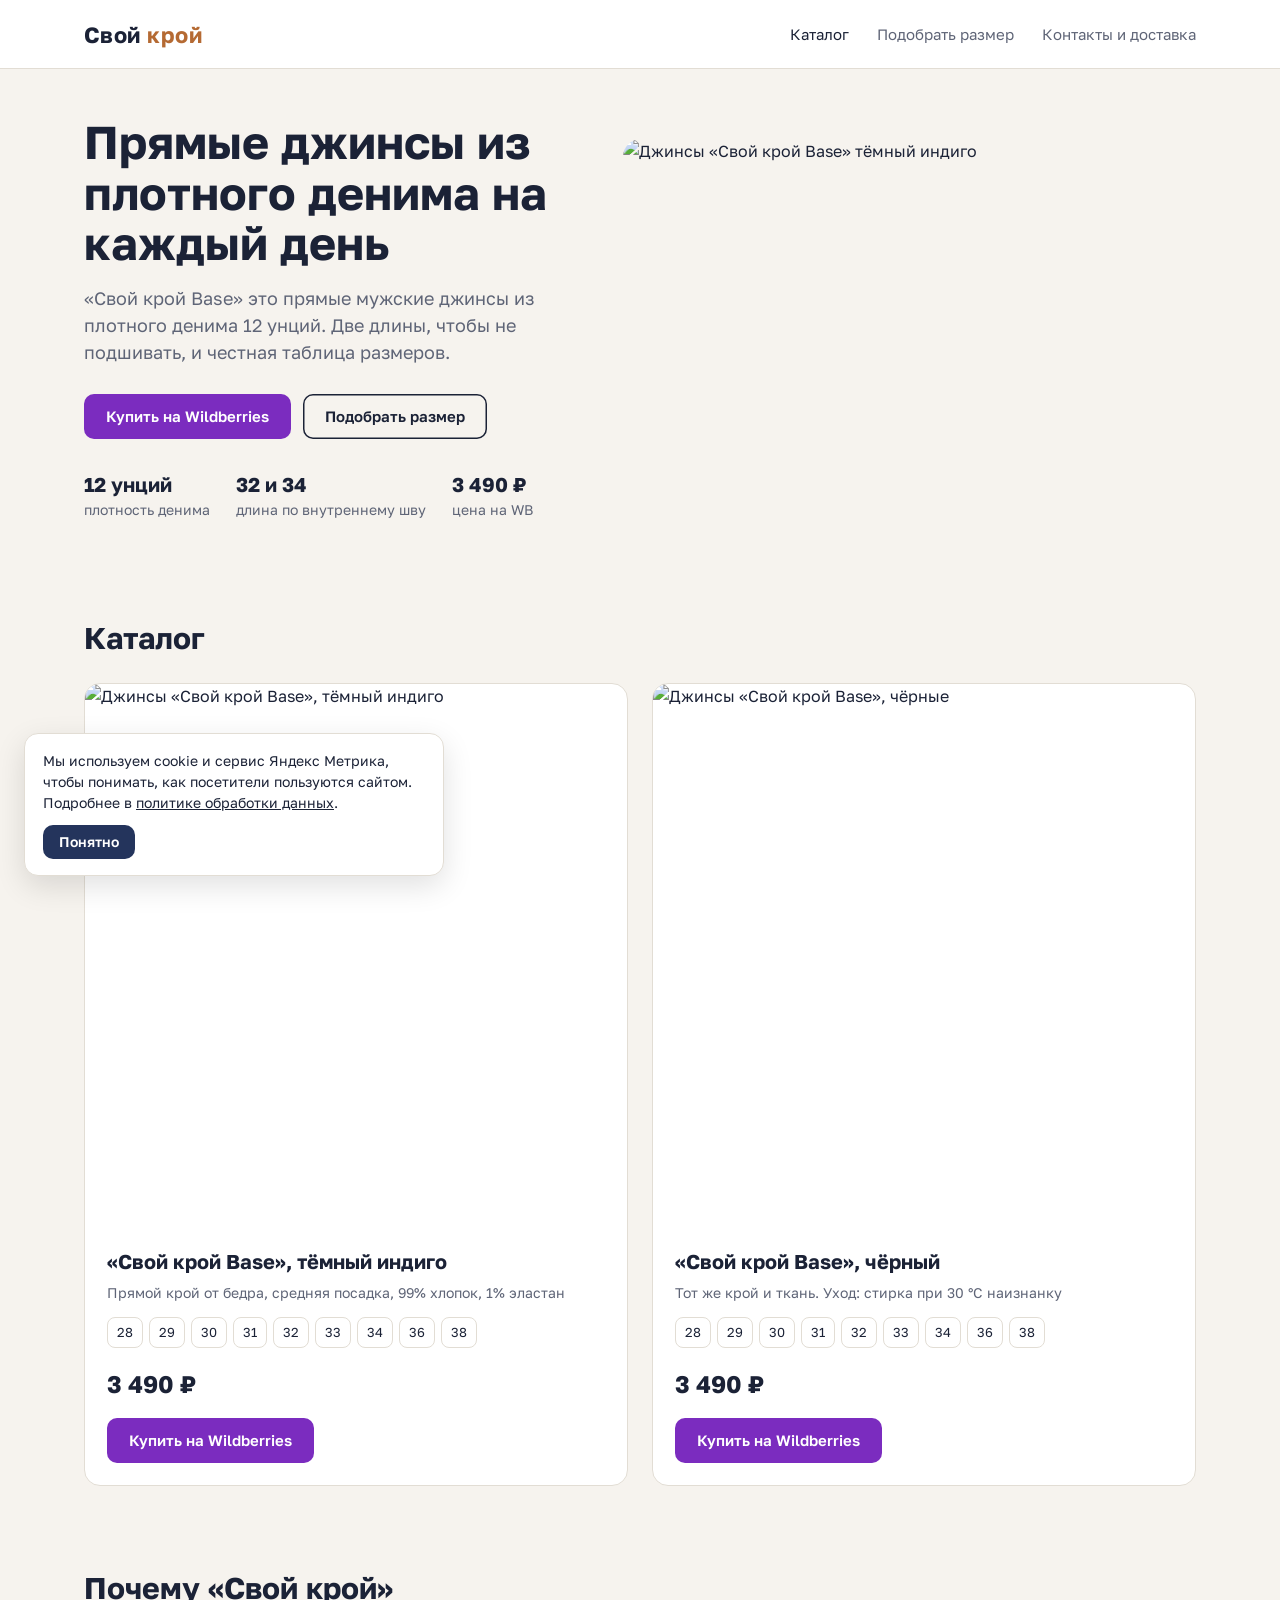
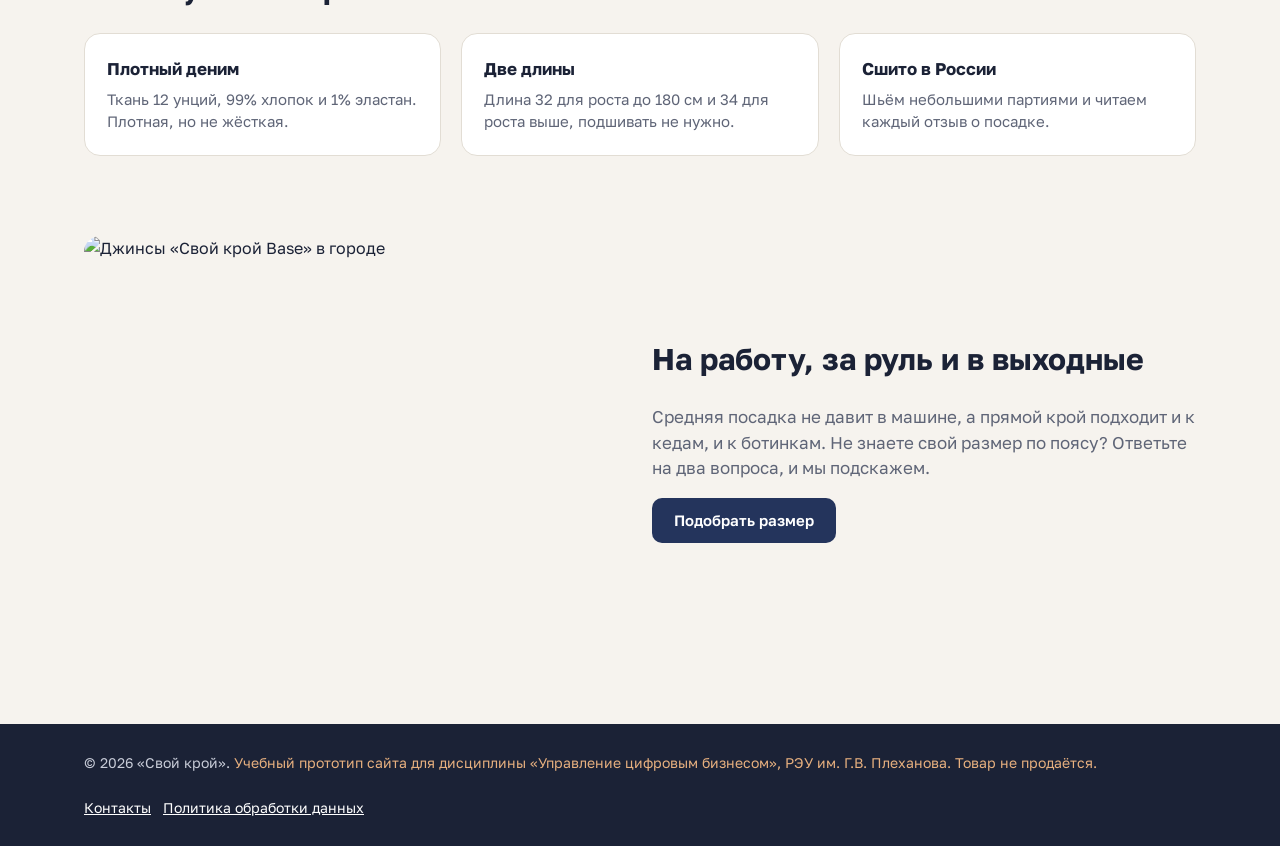
==== index.html @ 330fc756 "Учебный прототип сайта «Свой крой» Co-Authored-By: Claude Opus 5.5 <noreply@anthropic.com>" ====
<!DOCTYPE html>
<html lang="ru">
<head>
<meta charset="utf-8">
<meta name="viewport" content="width=device-width, initial-scale=1">
<title>Свой крой. Мужские джинсы прямого кроя, деним 12 унций</title>
<meta name="description" content="Мужские джинсы «Свой крой Base»: прямой крой, плотный деним 12 унций, длина 32 и 34, сшиты в России. Учебный прототип сайта.">
<link rel="stylesheet" href="style.css">
<!-- METRIKA -->
<script src="app.js"></script>
</head>
<body>
<header class="top">
  <div class="wrap">
    <a class="logo" href="index.html">Свой <span>крой</span></a>
    <nav class="nav">
      <a class="on" href="index.html">Каталог</a>
      <a href="size.html">Подобрать размер</a>
      <a href="contacts.html">Контакты и доставка</a>
    </nav>
  </div>
</header>

<main class="wrap">
  <div class="hero">
    <div>
      <h1>Прямые джинсы из плотного денима на каждый день</h1>
      <p>«Свой крой Base» это прямые мужские джинсы из плотного денима 12 унций. Две длины, чтобы не подшивать, и честная таблица размеров.</p>
      <div class="actions">
        <a class="btn wb" href="#" data-buy>Купить на Wildberries</a>
        <a class="btn ghost" href="size.html">Подобрать размер</a>
      </div>
      <div class="facts">
        <div><b>12 унций</b>плотность денима</div>
        <div><b>32 и 34</b>длина по внутреннему шву</div>
        <div><b>3 490 ₽</b>цена на WB</div>
      </div>
    </div>
    <img src="img/hero.jpg" alt="Джинсы «Свой крой Base» тёмный индиго">
  </div>

  <section>
    <h2>Каталог</h2>
    <div class="grid2">
      <div class="card">
        <img src="img/indigo.jpg" alt="Джинсы «Свой крой Base», тёмный индиго">
        <div class="body">
          <h3>«Свой крой Base», тёмный индиго</h3>
          <div class="meta">Прямой крой от бедра, средняя посадка, 99% хлопок, 1% эластан</div>
          <div class="sizes"><span>28</span><span>29</span><span>30</span><span>31</span><span>32</span><span>33</span><span>34</span><span>36</span><span>38</span></div>
          <div class="price">3 490 ₽</div>
          <a class="btn wb" href="#" data-buy>Купить на Wildberries</a>
        </div>
      </div>
      <div class="card">
        <img src="img/black.jpg" alt="Джинсы «Свой крой Base», чёрные">
        <div class="body">
          <h3>«Свой крой Base», чёрный</h3>
          <div class="meta">Тот же крой и ткань. Уход: стирка при 30 °C наизнанку</div>
          <div class="sizes"><span>28</span><span>29</span><span>30</span><span>31</span><span>32</span><span>33</span><span>34</span><span>36</span><span>38</span></div>
          <div class="price">3 490 ₽</div>
          <a class="btn wb" href="#" data-buy>Купить на Wildberries</a>
        </div>
      </div>
    </div>
  </section>

  <section>
    <h2>Почему «Свой крой»</h2>
    <div class="grid3">
      <div class="why"><b>Плотный деним</b><p>Ткань 12 унций, 99% хлопок и 1% эластан. Плотная, но не жёсткая.</p></div>
      <div class="why"><b>Две длины</b><p>Длина 32 для роста до 180 см и 34 для роста выше, подшивать не нужно.</p></div>
      <div class="why"><b>Сшито в России</b><p>Шьём небольшими партиями и читаем каждый отзыв о посадке.</p></div>
    </div>
  </section>

  <section class="grid2" style="align-items:center">
    <img src="img/life.jpg" alt="Джинсы «Свой крой Base» в городе" style="width:100%;border-radius:16px;aspect-ratio:4/3;object-fit:cover">
    <div>
      <h2>На работу, за руль и в выходные</h2>
      <p style="color:var(--muted);font-size:17px">Средняя посадка не давит в машине, а прямой крой подходит и к кедам, и к ботинкам. Не знаете свой размер по поясу? Ответьте на два вопроса, и мы подскажем.</p>
      <a class="btn" href="size.html">Подобрать размер</a>
    </div>
  </section>
</main>

<footer>
  <div class="wrap">
    <div>© 2026 «Свой крой». <span class="edu">Учебный прототип сайта для дисциплины «Управление цифровым бизнесом», РЭУ им. Г.В. Плеханова. Товар не продаётся.</span></div>
    <div><a href="contacts.html">Контакты</a>&nbsp;&nbsp;&nbsp;<a href="privacy.html">Политика обработки данных</a></div>
  </div>
</footer>

<div class="cookie">
  <p>Мы используем cookie и сервис Яндекс Метрика, чтобы понимать, как посетители пользуются сайтом. Подробнее в <a href="privacy.html">политике обработки данных</a>.</p>
  <button class="btn" type="button">Понятно</button>
</div>

<div class="modal">
  <div class="box">
    <h3>Скоро на Wildberries</h3>
    <p>Это учебный прототип. Когда магазин запустится, кнопка будет вести на карточку товара на Wildberries.</p>
    <button class="btn" type="button" data-close>Закрыть</button>
  </div>
</div>
</body>
</html>
---- style.css ----
@font-face { font-family: "Golos"; src: url("fonts/GolosText-400.ttf") format("truetype"); font-weight: 400; font-display: swap; }
@font-face { font-family: "Golos"; src: url("fonts/GolosText-600.ttf") format("truetype"); font-weight: 600; font-display: swap; }
@font-face { font-family: "Golos"; src: url("fonts/GolosText-700.ttf") format("truetype"); font-weight: 700; font-display: swap; }

:root {
  --ink: #1b2236;
  --indigo: #24345c;
  --paper: #f6f3ee;
  --card: #ffffff;
  --line: #e2ddd4;
  --copper: #b56a33;
  --muted: #5f6577;
}

* { box-sizing: border-box; }
html, body { margin: 0; }
body {
  font-family: "Golos", system-ui, -apple-system, "Segoe UI", Arial, sans-serif;
  color: var(--ink);
  background: var(--paper);
  line-height: 1.5;
}
a { color: inherit; }
.wrap { max-width: 1160px; margin: 0 auto; padding: 0 24px; }

/* шапка */
.top { background: var(--card); border-bottom: 1px solid var(--line); position: sticky; top: 0; z-index: 10; }
.top .wrap { display: flex; align-items: center; justify-content: space-between; height: 68px; }
.logo { font-weight: 700; font-size: 22px; letter-spacing: .02em; text-decoration: none; }
.logo span { color: var(--copper); }
.nav { display: flex; gap: 28px; font-size: 15px; }
.nav a { text-decoration: none; color: var(--muted); }
.nav a:hover, .nav a.on { color: var(--ink); }

/* кнопки */
.btn {
  display: inline-block; border: 0; cursor: pointer; text-decoration: none;
  font: 600 15px/1 "Golos", system-ui, sans-serif;
  padding: 15px 22px; border-radius: 10px;
  background: var(--indigo); color: #fff;
}
.btn:hover { background: #1b2848; }
.btn.ghost { background: transparent; color: var(--ink); box-shadow: inset 0 0 0 1.5px var(--ink); }
.btn.ghost:hover { background: rgba(27,34,54,.06); }
.btn.wb { background: #7b2cbf; }
.btn.wb:hover { background: #6a22a8; }

/* первый экран */
.hero { display: grid; grid-template-columns: 1fr 1.15fr; gap: 40px; align-items: center; padding: 48px 0 56px; }
.hero h1 { font-size: 46px; line-height: 1.1; margin: 0 0 16px; }
.hero p { font-size: 18px; color: var(--muted); margin: 0 0 28px; max-width: 460px; }
.hero .actions { display: flex; gap: 12px; flex-wrap: wrap; }
.hero img { width: 100%; border-radius: 18px; display: block; aspect-ratio: 16/10; object-fit: cover; }
.facts { display: flex; gap: 26px; margin-top: 30px; font-size: 14px; color: var(--muted); }
.facts b { display: block; font-size: 20px; color: var(--ink); }

/* секции */
section { padding: 40px 0; }
h2 { font-size: 30px; margin: 0 0 22px; }
.grid2 { display: grid; grid-template-columns: 1fr 1fr; gap: 24px; }
.grid3 { display: grid; grid-template-columns: repeat(3, 1fr); gap: 20px; }

.card { background: var(--card); border: 1px solid var(--line); border-radius: 16px; overflow: hidden; }
.card img { width: 100%; aspect-ratio: 1/1; object-fit: cover; display: block; }
.card .body { padding: 20px 22px 22px; }
.card h3 { margin: 0 0 6px; font-size: 20px; }
.card .meta { color: var(--muted); font-size: 14px; margin-bottom: 14px; }
.price { font-size: 24px; font-weight: 700; margin-bottom: 16px; }
.sizes { display: flex; flex-wrap: wrap; gap: 6px; margin-bottom: 18px; }
.sizes span { border: 1px solid var(--line); border-radius: 8px; padding: 5px 9px; font-size: 13px; }

.why { background: var(--card); border: 1px solid var(--line); border-radius: 16px; padding: 22px; }
.why b { display: block; font-size: 17px; margin-bottom: 6px; }
.why p { margin: 0; color: var(--muted); font-size: 15px; }

/* таблица размеров и форма */
table.sz { width: 100%; border-collapse: collapse; background: var(--card); border-radius: 14px; overflow: hidden; font-size: 15px; }
table.sz th, table.sz td { padding: 11px 14px; border-bottom: 1px solid var(--line); text-align: left; }
table.sz th { background: #eef0f5; }
form.pick { background: var(--card); border: 1px solid var(--line); border-radius: 16px; padding: 24px; display: grid; gap: 14px; }
form.pick label { font-size: 14px; color: var(--muted); display: grid; gap: 6px; }
form.pick input, form.pick select { font: 400 16px "Golos", system-ui, sans-serif; padding: 12px 14px; border: 1px solid var(--line); border-radius: 10px; background: #fff; }
.ok { display: none; background: #e8f3ea; border: 1px solid #b9dcc0; color: #1d5a2c; border-radius: 12px; padding: 14px 16px; }

/* подвал */
footer { margin-top: 40px; background: var(--ink); color: #c8ccd8; font-size: 14px; }
footer .wrap { display: flex; justify-content: space-between; gap: 24px; padding: 28px 24px; flex-wrap: wrap; }
footer a { color: #fff; }
.edu { color: #e7b07f; }

/* уведомление о cookie */
.cookie { position: fixed; left: 24px; bottom: 24px; max-width: 420px; background: var(--card); border: 1px solid var(--line); border-radius: 14px; padding: 16px 18px; box-shadow: 0 10px 30px rgba(0,0,0,.12); font-size: 14px; z-index: 20; display: none; }
.cookie p { margin: 0 0 12px; }
.cookie .btn { padding: 10px 16px; font-size: 14px; }

/* окно после клика «Купить» */
.modal { position: fixed; inset: 0; background: rgba(15,18,30,.45); display: none; align-items: center; justify-content: center; z-index: 30; }
.modal .box { background: #fff; border-radius: 16px; padding: 26px 28px; max-width: 420px; }
.modal h3 { margin: 0 0 8px; }
.modal p { margin: 0 0 18px; color: var(--muted); }

@media (max-width: 860px) {
  .hero, .grid2, .grid3 { grid-template-columns: 1fr; }
  .hero h1 { font-size: 34px; }
  .nav { gap: 16px; font-size: 14px; }
}
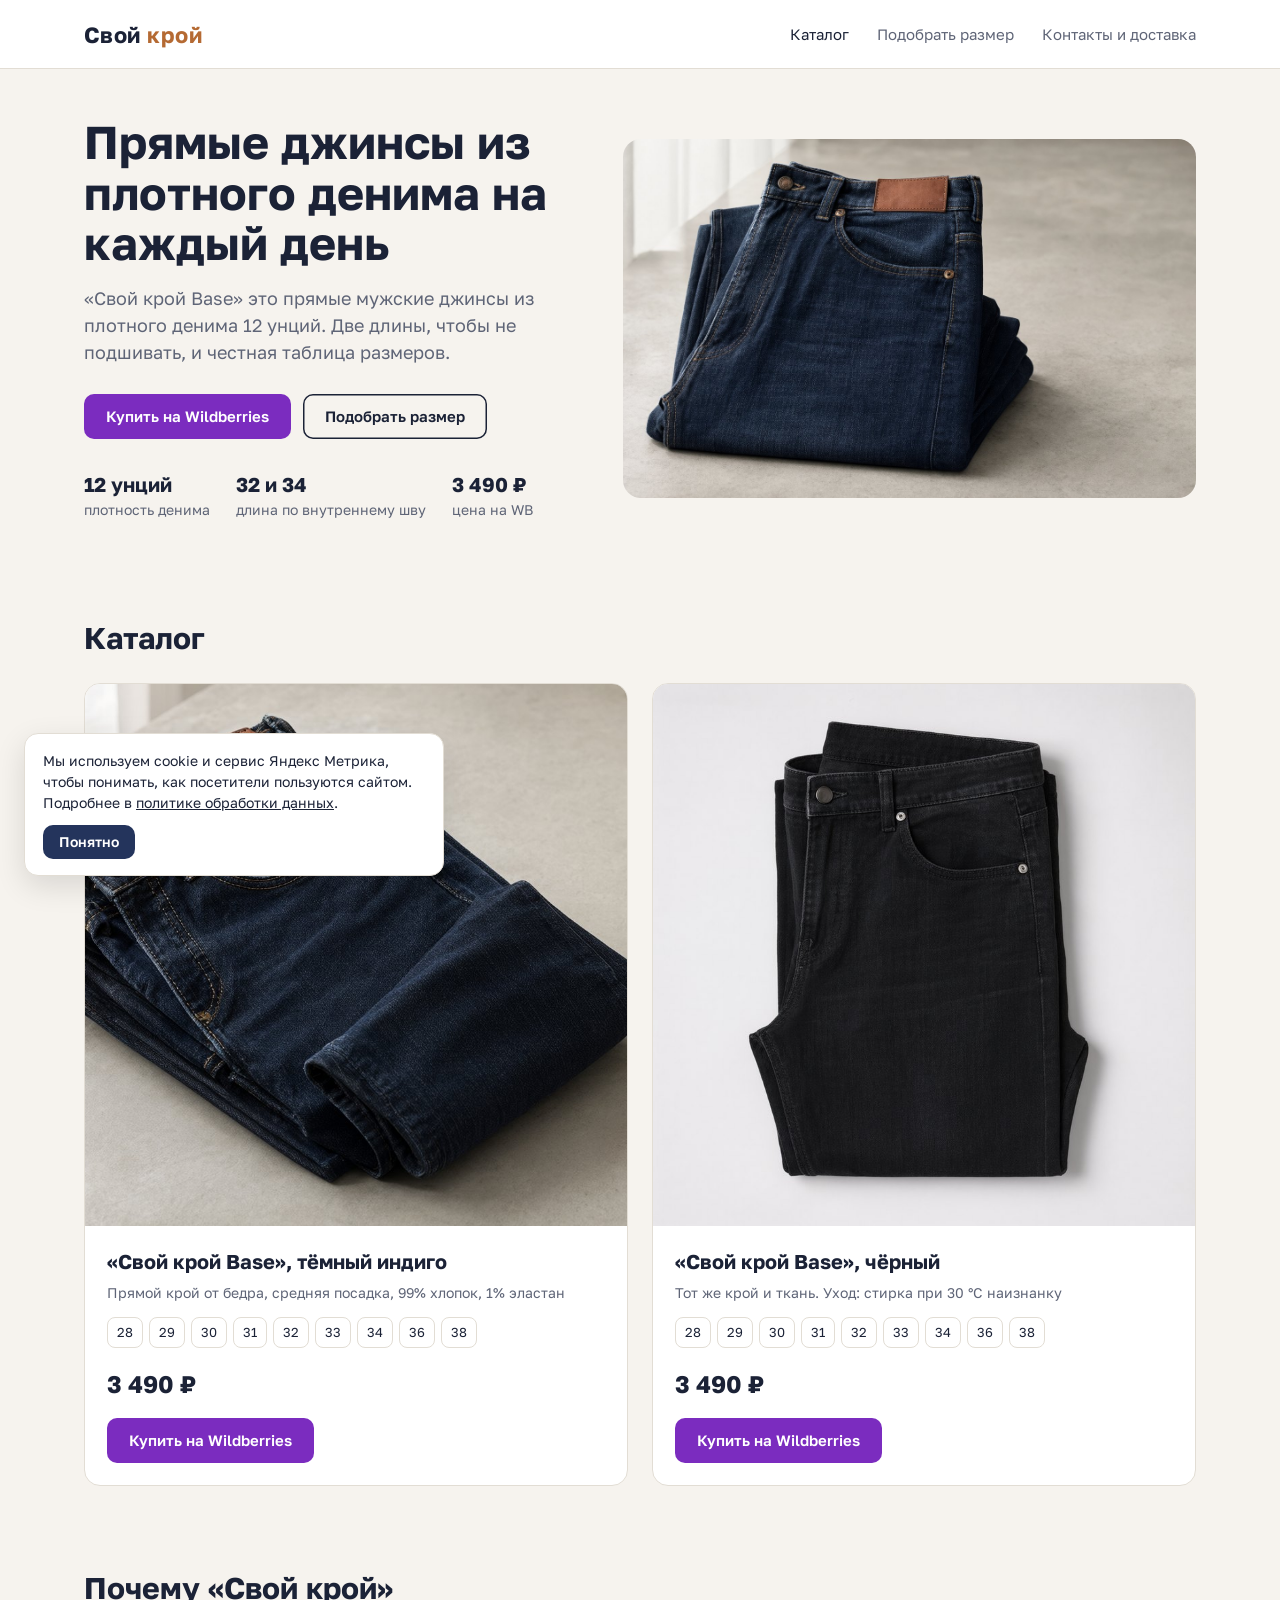
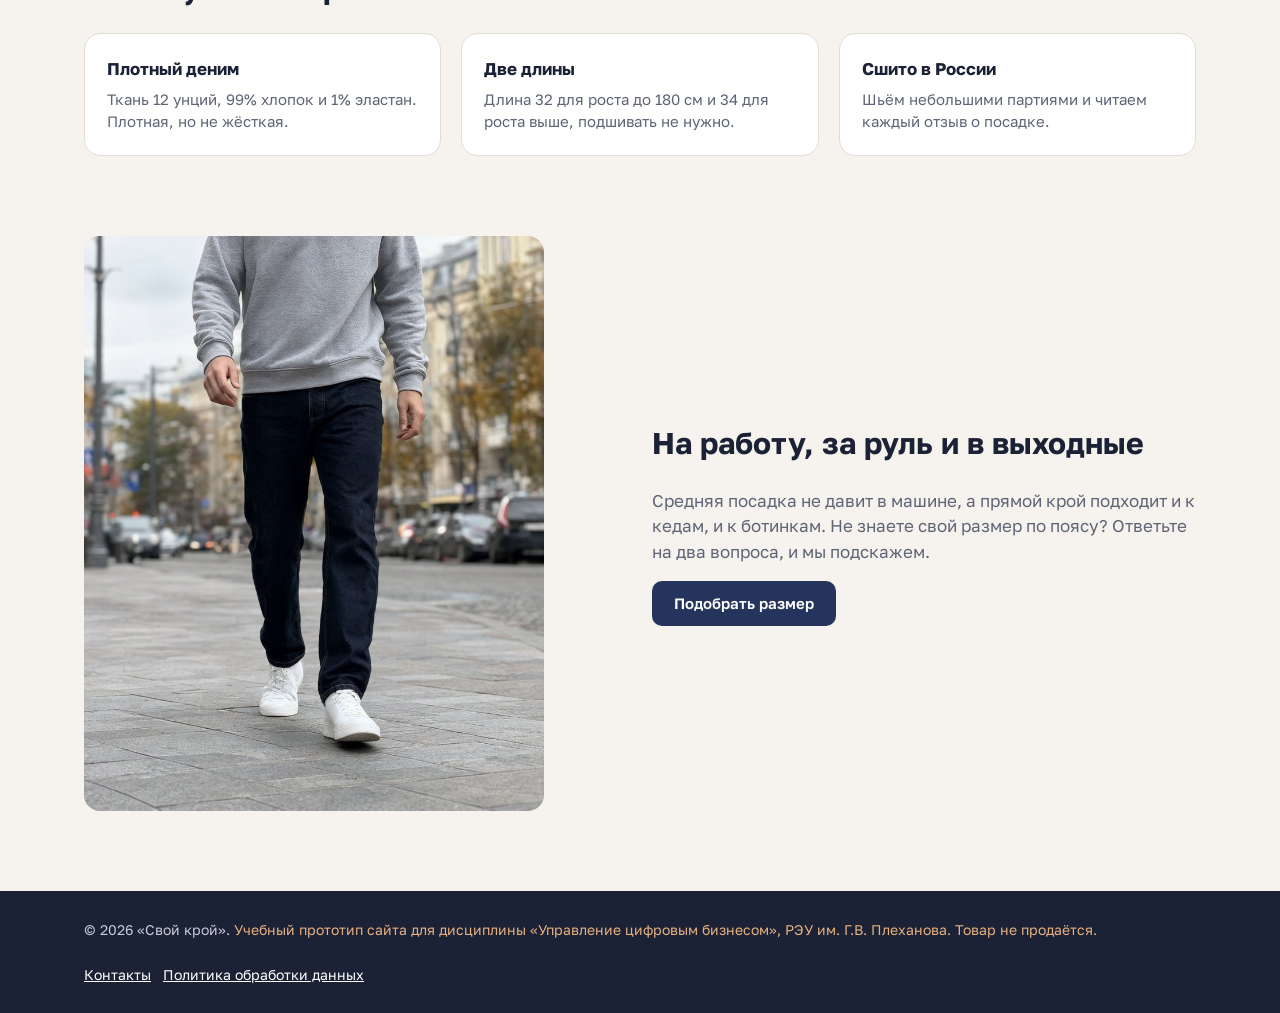
==== commit 96ac3e83: "Фото товара (сгенерированы нейросетью) Co-Authored-By: Claude Opus 5.5 <noreply@anthropic.com>" ====
--- a/index.html
+++ b/index.html
@@ -6,7 +6,20 @@
 <title>Свой крой. Мужские джинсы прямого кроя, деним 12 унций</title>
 <meta name="description" content="Мужские джинсы «Свой крой Base»: прямой крой, плотный деним 12 унций, длина 32 и 34, сшиты в России. Учебный прототип сайта.">
 <link rel="stylesheet" href="style.css">
-<!-- METRIKA -->
+<!-- Yandex.Metrika counter -->
+<script type="text/javascript">
+    (function(m,e,t,r,i,k,a){
+        m[i]=m[i]||function(){(m[i].a=m[i].a||[]).push(arguments)};
+        m[i].l=1*new Date();
+        for (var j = 0; j < document.scripts.length; j++) {if (document.scripts[j].src === r) { return; }}
+        k=e.createElement(t),a=e.getElementsByTagName(t)[0],k.async=1,k.src=r,a.parentNode.insertBefore(k,a)
+    })(window, document,'script','https://mc.yandex.ru/metrika/tag.js?id=114097500', 'ym');
+
+    ym(114097500, 'init', {ssr:true, webvisor:true, clickmap:true, ecommerce:"dataLayer", referrer: document.referrer, url: location.href, accurateTrackBounce:true, trackLinks:true});
+    window.METRIKA_ID = 114097500;
+</script>
+<noscript><div><img src="https://mc.yandex.ru/watch/114097500" style="position:absolute; left:-9999px;" alt="" /></div></noscript>
+<!-- /Yandex.Metrika counter -->
 <script src="app.js"></script>
 </head>
 <body>
@@ -75,7 +88,7 @@
   </section>
 
   <section class="grid2" style="align-items:center">
-    <img src="img/life.jpg" alt="Джинсы «Свой крой Base» в городе" style="width:100%;border-radius:16px;aspect-ratio:4/3;object-fit:cover">
+    <img src="img/life.jpg" alt="Джинсы «Свой крой Base» в городе" style="width:100%;max-width:460px;border-radius:16px;aspect-ratio:4/5;object-fit:cover">
     <div>
       <h2>На работу, за руль и в выходные</h2>
       <p style="color:var(--muted);font-size:17px">Средняя посадка не давит в машине, а прямой крой подходит и к кедам, и к ботинкам. Не знаете свой размер по поясу? Ответьте на два вопроса, и мы подскажем.</p>
